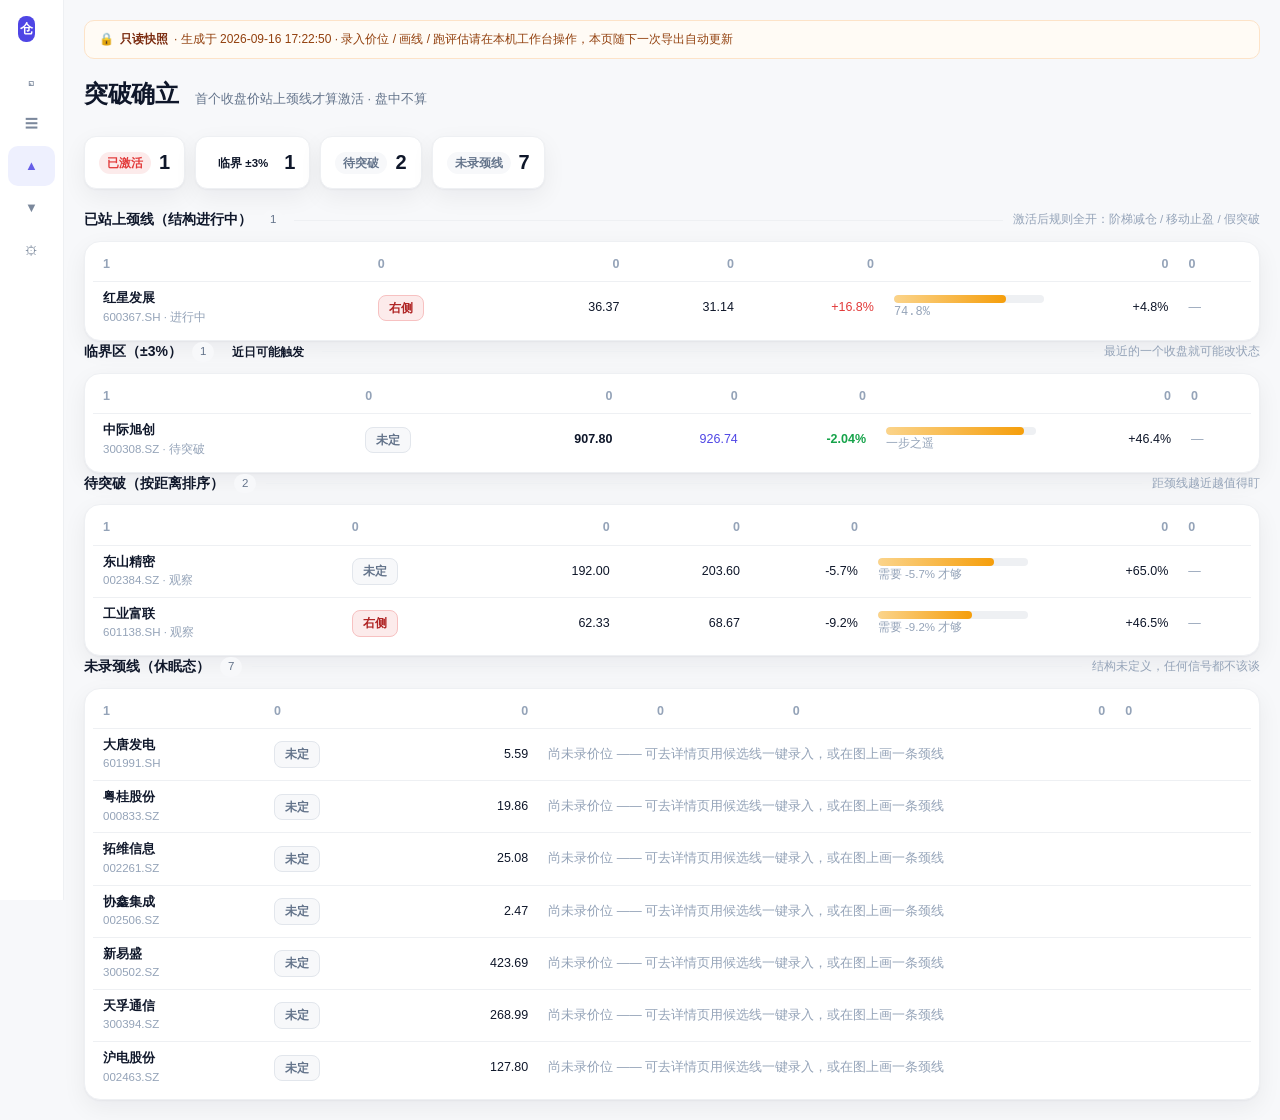
==== breakout.html @ c9be96ce "首次发布：仓位管家只读快照" ====
<!DOCTYPE html>
<html lang="zh-CN">
<head>
<meta charset="utf-8">
<meta name="viewport" content="width=device-width, initial-scale=1">
<title>突破确立 · 仓位管家</title>
<link rel="stylesheet" href="assets/app.css?v=20260916172250">
</head>
<body>
<div class="app">
  <aside class="side" id="side"></aside>
  <main class="main">

    <div class="page-h">
      <h1>突破确立</h1>
      <span class="sub">首个收盘价站上颈线才算激活 · 盘中不算</span>
      <span class="right toolbar">
        <button class="btn sm ghost" id="btnReload">刷新</button>
        <button class="btn sm primary" id="btnEval">重跑评估</button>
      </span>
    </div>

    <div class="statbar" id="sum" style="margin-bottom:20px"></div>
    <div id="seg1"></div>
    <div id="seg2"></div>
    <div id="seg3"></div>
    <div id="seg4"></div>

  </main>
</div>
<script src="data/data.js?v=20260916172250"></script>
<script src="assets/app.js?v=20260916172250"></script>
<script>
let ROWS = [];

function tbl(list, cols, rowFn) {
  if (!list.length) return `<div class="tiny" style="padding:2px 0 14px;color:var(--t3)">—</div>`;
  return `<div class="card" style="padding:6px 8px 6px"><div style="overflow:auto"><table class="tbl mini"><thead><tr>
      ${cols.map(c => `<th ${c[2] ? `style="${c[2]}"` : ""}>${c[1]}</th>`).join("")}
    </tr></thead><tbody>${list.map(rowFn).join("")}</tbody></table></div></div>`;
}

function head(title, sub, cnt, tone) {
  return `<div class="tier-h"><b>${title}</b>
    <span class="cnt">${cnt}</span>
    ${tone ? `<span class="chip ${tone}">${tone === "warn" ? "近日可能触发" : "需关注"}</span>` : ""}
    <span class="ln"></span><span class="tiny">${sub}</span></div>`;
}

function render() {
  const rows = ROWS.filter(r => !r.empty).map(r => {
    const d = (r.neckline && r.close) ? (r.close / r.neckline - 1) * 100 : null;
    const dt = (r.target && r.close) ? (r.target / r.close - 1) * 100 : null;
    return Object.assign({}, r, { d: d, dt: dt });
  });

  // ⚠ 分段必须覆盖全部 pending：
  //   收盘价一旦 > 颈线就激活，所以 pending 的 d 必然 ≤ 0。
  //   早期把"待突破"写成 d > 3，导致 d < -3 的标的（如 −9%）从三段里全部漏掉、凭空消失。
  const live = rows.filter(r => r.phase === "active" || r.phase === "realized");
  const edge = rows.filter(r => r.phase === "pending" && r.d !== null && Math.abs(r.d) <= 3)
                   .sort((a, b) => Math.abs(a.d) - Math.abs(b.d));
  const near = rows.filter(r => r.phase === "pending" && r.d !== null && r.d < -3)
                   .sort((a, b) => b.d - a.d);          // 距颈线最近的排前面
  const dormant = rows.filter(r => !r.neckline);

  $("#sum").innerHTML = [
    ["已激活", live.length, "up", "收盘已站上颈线"],
    ["临界 ±3%", edge.length, "warn", "近日可能触发"],
    ["待突破", near.length, "flat", "距颈线还有距离"],
    ["未录颈线", dormant.length, "flat", "休眠态，先去录价位"],
  ].map(([cn, n2, cls, tip]) => `<div class="it" title="${tip}">
      <span class="chip ${cls === "flat" ? "flat" : cls}">${cn}</span>
      <span class="n">${n2}</span></div>`).join("");

  const C = [["标的", 1], ["方向", 0], ["现价", 0, "text-align:right"], ["颈线", 0, "text-align:right"],
             ["距颈线", 0, "text-align:right"], ["完成度", "", "width:170px"], ["距目标", 0, "text-align:right"],
             ["激活日", 0]];

  $("#seg1").innerHTML = head("已站上颈线（结构进行中）", "激活后规则全开：阶梯减仓 / 移动止盈 / 假突破", live.length)
    + tbl(live, C, r => `<tr data-code="${r.code}">
        <td><a href="detail.html?code=${encodeURIComponent(r.code)}"><b>${esc(r.name)}</b></a>
          <div class="cd">${esc(r.code)} · ${esc(r.phase_cn || "")}</div></td>
        <td>${lab(r.label, r.code)}</td>
        <td class="n" style="text-align:right">${n(r.close, 2)}</td>
        <td class="n" style="text-align:right">${n(r.neckline, 2)}</td>
        <td class="n up" style="text-align:right">${sgn(r.d, 1)}</td>
        <td>${bar("completion", r.completion)}
          <div class="tiny mono">${r.completion != null ? n(r.completion, 1) + "%" : "—"}</div></td>
        <td class="n" style="text-align:right">${sgn(r.dt, 1)}</td>
        <td class="tiny">—</td></tr>`);

  $("#seg2").innerHTML = head("临界区（±3%）", "最近的一个收盘就可能改状态", edge.length, edge.length ? "warn" : "")
    + tbl(edge, C, r => `<tr data-code="${r.code}">
        <td><a href="detail.html?code=${encodeURIComponent(r.code)}"><b>${esc(r.name)}</b></a>
          <div class="cd">${esc(r.code)} · 待突破</div></td>
        <td>${lab(r.label, r.code)}</td>
        <td class="n" style="text-align:right;font-weight:600">${n(r.close, 2)}</td>
        <td class="n" style="text-align:right;color:var(--primary)">${n(r.neckline, 2)}</td>
        <td class="n ${pctClass(r.d)}" style="text-align:right;font-weight:600">${sgn(r.d, 2)}</td>
        <td>${bar("up", r.d)}<div class="tiny">${r.d >= 0 ? "已在上方，待收盘确认" : "一步之遥"}</div></td>
        <td class="n" style="text-align:right">${sgn(r.dt, 1)}</td>
        <td class="tiny">—</td></tr>`);

  $("#seg3").innerHTML = head("待突破（按距离排序）", "距颈线越近越值得盯", near.length)
    + tbl(near, C, r => `<tr data-code="${r.code}">
        <td><a href="detail.html?code=${encodeURIComponent(r.code)}"><b>${esc(r.name)}</b></a>
          <div class="cd">${esc(r.code)} · ${esc(r.pool_cn || "")}</div></td>
        <td>${lab(r.label, r.code)}</td>
        <td class="n" style="text-align:right">${n(r.close, 2)}</td>
        <td class="n" style="text-align:right">${n(r.neckline, 2)}</td>
        <td class="n" style="text-align:right">${sgn(r.d, 1)}</td>
        <td>${bar("up", r.d)}<div class="tiny">需要 ${sgn(r.d, 1)} 才够</div></td>
        <td class="n" style="text-align:right">${sgn(r.dt, 1)}</td>
        <td class="tiny">—</td></tr>`);

  $("#seg4").innerHTML = head("未录颈线（休眠态）", "结构未定义，任何信号都不该谈", dormant.length)
    + tbl(dormant, C, r => `<tr data-code="${r.code}">
        <td><a href="detail.html?code=${encodeURIComponent(r.code)}"><b>${esc(r.name)}</b></a>
          <div class="cd">${esc(r.code)}</div></td>
        <td>${lab(r.label, r.code)}</td>
        <td class="n" style="text-align:right">${n(r.close, 2)}</td>
        <td colspan="5" class="tiny muted">尚未录价位 —— 可去详情页用候选线一键录入，或在图上画一条颈线</td></tr>`,
        );

  $$("#seg1 tr[data-code],#seg2 tr[data-code],#seg3 tr[data-code],#seg4 tr[data-code]")
    .forEach(tr => tr.onclick = e => { if (!e.target.closest("a")) location.href = "detail.html?code=" + encodeURIComponent(tr.dataset.code); });
}

async function load() {
  const d = await api("/api/dashboard");
  ROWS = d.rows || [];
  render(); paintFoot(d.meta); bindLabelPicker(d, load);
}
$("#btnReload").onclick = () => load();
$("#btnEval").onclick = async () => {
  const b = $("#btnEval"); b.disabled = true; b.textContent = "评估中…";
  try { await post("/api/evaluate", {}); toast("已重跑"); await load(); }
  catch (e) { toast("失败：" + e.message, true); } finally { b.disabled = false; b.textContent = "重跑评估"; }
};
mountNav("/breakout");
load().catch(e => toast("加载失败：" + e.message, true));
</script>
</body>
</html>
---- assets/app.css ----
/* 仓位管家 · 视觉规范
   骨架参考 Copilot Money / Monarch（白底、圆角卡片、柔和阴影分层、彩色进度条为核心视觉）
   排版参考 Stripe Dashboard（克制、一个主色系、大量留白）
   禁止：玻璃拟态、3D透视、重渐变背景、两个以上主色、深色模式 */

:root {
  --bg: #F7F8FA;
  --card: #FFFFFF;
  --line: #EEF0F3;
  --line-2: #E2E6EC;
  --primary: #4F46E5;
  --primary-50: #EEF0FE;
  --up: #E23A3A;
  --down: #16A34A;
  --warn: #F59E0B;
  --warn-50: #FEF3C7;
  --t1: #0F172A;
  --t2: #64748B;
  --t3: #94A3B8;
  --r: 16px;
  --r-sm: 10px;
  --sh1: 0 1px 2px rgba(16, 24, 40, .04), 0 8px 24px rgba(16, 24, 40, .06);
  --sh2: 0 12px 32px rgba(16, 24, 40, .10);
  --font: -apple-system, BlinkMacSystemFont, "Segoe UI", "Microsoft YaHei", "PingFang SC", sans-serif;
}

* { box-sizing: border-box; }

body {
  margin: 0; background: var(--bg); color: var(--t1);
  font-family: var(--font); font-size: 14px; line-height: 1.55;
  -webkit-font-smoothing: antialiased;
}

a { color: inherit; text-decoration: none; }
button { font-family: inherit; cursor: pointer; }

.num, .price, .pct, td.n { font-variant-numeric: tabular-nums; font-feature-settings: "tnum"; }

/* ---------------- 布局：240px 左侧固定导航（不是顶部导航 —— 专业后台的骨架） ---------------- */
.app { display: flex; min-height: 100vh; }

.side {
  width: 240px; flex: 0 0 240px; background: var(--card);
  border-right: 1px solid var(--line); position: sticky; top: 0; height: 100vh;
  display: flex; flex-direction: column; padding: 20px 12px;
}
.brand { display: flex; align-items: center; gap: 10px; padding: 0 10px 20px; }
.brand .dot { width: 26px; height: 26px; border-radius: 8px; background: var(--primary);
  display: flex; align-items: center; justify-content: center; color: #fff; font-weight: 700; font-size: 13px; }
.brand b { font-size: 15px; font-weight: 600; letter-spacing: .2px; }
.brand small { display: block; color: var(--t3); font-size: 11px; font-weight: 400; }

.nav { flex: 1; display: flex; flex-direction: column; gap: 2px; }
.nav a {
  display: flex; align-items: center; gap: 10px; padding: 9px 10px; border-radius: 10px;
  color: var(--t2); font-size: 13.5px; transition: all .18s ease-out;
}
.nav a:hover { background: var(--bg); color: var(--t1); }
.nav a.on { background: var(--primary-50); color: var(--primary); font-weight: 600; }
.nav .ic { width: 16px; text-align: center; opacity: .85; font-size: 13px; }
.nav .badge { margin-left: auto; background: var(--up); color: #fff; font-size: 10.5px;
  padding: 1px 6px; border-radius: 20px; font-weight: 600; }

.side-foot { border-top: 1px solid var(--line); padding: 12px 10px 0; color: var(--t3);
  font-size: 11px; line-height: 1.7; }

.main { flex: 1; min-width: 0; padding: 24px 32px 64px; }

/* ---------------- 通用组件 ---------------- */
.card {
  background: var(--card); border: 1px solid var(--line); border-radius: var(--r);
  box-shadow: var(--sh1); padding: 24px; transition: box-shadow .2s ease-out, transform .2s ease-out;
}
.card.pad0 { padding: 0; overflow: hidden; }
.card-h { display: flex; align-items: center; gap: 12px; margin-bottom: 16px; }
.card-h h2 { margin: 0; font-size: 15px; font-weight: 600; }
.card-h .sub { color: var(--t3); font-size: 12px; }
.card-h .right { margin-left: auto; display: flex; gap: 8px; align-items: center; }

.page-h { display: flex; align-items: flex-end; gap: 16px; margin-bottom: 24px; }
.page-h h1 { margin: 0; font-size: 24px; font-weight: 700; letter-spacing: -.3px; }
.page-h .sub { color: var(--t2); font-size: 13px; padding-bottom: 3px; }
.page-h .right { margin-left: auto; }

.btn {
  border: 1px solid var(--line-2); background: var(--card); color: var(--t1);
  padding: 8px 14px; border-radius: 10px; font-size: 13px; font-weight: 500;
  transition: all .18s ease-out;
}
.btn:hover { background: var(--bg); box-shadow: var(--sh1); }
.btn.primary { background: var(--primary); border-color: var(--primary); color: #fff; }
.btn.primary:hover { filter: brightness(1.06); }
.btn.ghost { border-color: transparent; background: transparent; color: var(--t2); }
.btn.ghost:hover { background: var(--bg); color: var(--t1); }
.btn.sm { padding: 5px 10px; font-size: 12px; border-radius: 8px; }
.btn:disabled { opacity: .5; cursor: not-allowed; }

.chip { display: inline-flex; align-items: center; gap: 4px; padding: 2px 8px;
  border-radius: 20px; font-size: 11.5px; font-weight: 600; line-height: 1.6; }
.chip.up { background: #FCEBEB; color: var(--up); }
.chip.down { background: #E9F7EF; color: var(--down); }
.chip.flat { background: var(--bg); color: var(--t2); }
.chip.gray { background: var(--bg); color: var(--t2); }

/* 方向徽章 */
.lab { display: inline-flex; align-items: center; gap: 5px; padding: 3px 10px;
  border-radius: 8px; font-size: 12px; font-weight: 600; }
.lab.right { background: #FCEBEB; color: #B02525; border: 1px solid #F7C1C1; }
.lab.base { background: #FEF6E7; color: #96610A; border: 1px solid #FBD48B; }
.lab.left { background: #E9F7EF; color: #15803D; border: 1px solid #B7E4C7; filter: saturate(.85); }
.lab.undecided { background: var(--bg); color: var(--t2); border: 1px solid var(--line-2); }

.pri { display: inline-block; font-size: 10.5px; font-weight: 700; padding: 2px 6px;
  border-radius: 6px; letter-spacing: .3px; }
.pri.p1 { background: var(--up); color: #fff; }
.pri.p2 { background: var(--warn); color: #fff; }
.pri.p3 { background: #DBEAFE; color: #1D4ED8; }
.pri.p4 { background: var(--bg); color: var(--t2); }

.muted { color: var(--t2); }
.tiny { font-size: 11.5px; color: var(--t3); }
.up { color: var(--up); }
.down { color: var(--down); }
.empty { color: var(--t3); text-align: center; padding: 40px 0; font-size: 13px; }

/* 进度条 */
.pbar { height: 8px; border-radius: 20px; background: var(--line); overflow: hidden; }
.pbar > i { display: block; height: 100%; border-radius: 20px; background: var(--primary);
  transition: width .3s ease-out; }
.pbar.up > i { background: linear-gradient(90deg, #F09595, var(--up)); }
.pbar.warn > i { background: linear-gradient(90deg, #FBD48B, var(--warn)); }
.pbar.green > i { background: linear-gradient(90deg, #97C459, var(--down)); }

/* 环形评分 */
.ring { width: 34px; height: 34px; flex: 0 0 34px; position: relative; }
.ring svg { transform: rotate(-90deg); }
.ring span { position: absolute; inset: 0; display: flex; align-items: center;
  justify-content: center; font-size: 11px; font-weight: 700; }

/* 统计条 */
.statbar { display: flex; gap: 10px; flex-wrap: wrap; }
.statbar .it { display: flex; align-items: center; gap: 8px; background: var(--card);
  border: 1px solid var(--line); border-radius: 12px; padding: 10px 14px; box-shadow: var(--sh1);
  cursor: pointer; transition: all .18s ease-out; }
.statbar .it:hover { box-shadow: var(--sh2); transform: translateY(-2px); }
.statbar .it.off { opacity: .45; }
.statbar .n { font-size: 20px; font-weight: 700; font-variant-numeric: tabular-nums; }

/* 指数胶囊 */
.idxrow { display: grid; grid-template-columns: repeat(auto-fill, minmax(230px, 1fr)); gap: 16px; }
.idx { background: var(--card); border: 1px solid var(--line); border-radius: var(--r);
  box-shadow: var(--sh1); padding: 16px 18px; transition: all .2s ease-out; }
.idx:hover { box-shadow: var(--sh2); transform: translateY(-2px); }
.idx .top { display: flex; align-items: center; gap: 8px; margin-bottom: 6px; }
.idx .nm { font-size: 13px; font-weight: 600; }
.idx .px { font-size: 26px; font-weight: 700; letter-spacing: -.5px;
  font-variant-numeric: tabular-nums; }
.idx .spark { height: 34px; margin-top: 6px; }
.idx .ft { display: flex; align-items: center; gap: 8px; margin-top: 8px; }

/* 提示卡 */
.alert { border: 1px solid var(--line); border-left: 3px solid var(--primary);
  border-radius: 12px; background: var(--card); padding: 14px 16px; margin-bottom: 10px;
  box-shadow: var(--sh1); }
.alert.p1 { border-left-color: var(--up); box-shadow: 0 0 0 3px rgba(226, 58, 58, .08), var(--sh1); }
.alert.p2 { border-left-color: var(--warn); }
.alert.p3 { border-left-color: #3B82F6; }
.alert.p4 { border-left-color: var(--t3); }
.alert .h { display: flex; align-items: center; gap: 8px; margin-bottom: 4px; }
.alert .h b { font-size: 13.5px; }
.alert .h .nm { color: var(--t2); font-size: 12.5px; }
.alert .d { color: var(--t2); font-size: 12.5px; line-height: 1.65; }
.alert .act { margin-left: auto; display: flex; gap: 6px; }
.alert.done { opacity: .5; }

/* 态势列表 */
.tbl { width: 100%; border-collapse: collapse; }
.tbl th { text-align: left; font-size: 11.5px; color: var(--t3); font-weight: 600;
  padding: 10px 12px; border-bottom: 1px solid var(--line); white-space: nowrap;
  position: sticky; top: 0; background: var(--card); z-index: 2; }
.tbl td { padding: 12px; border-bottom: 1px solid var(--line); vertical-align: middle; }
.tbl tr:last-child td { border-bottom: 0; }
.tbl tbody tr { transition: background .15s ease-out; }
.tbl tbody tr:hover { background: #FAFBFC; }
.tbl .nm { font-weight: 600; font-size: 13.5px; }
.tbl .cd { color: var(--t3); font-size: 11.5px; font-variant-numeric: tabular-nums; }
.tbl .wait { color: var(--t2); font-size: 12px; max-width: 300px; }

/* 页签 */
.tabs { display: flex; gap: 4px; background: var(--bg); padding: 3px; border-radius: 10px; }
.tabs button { border: 0; background: transparent; padding: 6px 12px; border-radius: 8px;
  font-size: 12.5px; color: var(--t2); font-weight: 500; transition: all .2s ease-out; }
.tabs button.on { background: var(--card); color: var(--t1); box-shadow: var(--sh1); }

/* 详情页 */
.grid3 { display: grid; grid-template-columns: repeat(3, 1fr); gap: 16px; }
.grid2 { display: grid; grid-template-columns: 1fr 1fr; gap: 16px; }
.hero { display: flex; align-items: flex-end; gap: 20px; flex-wrap: wrap; }
.hero .big { font-size: 44px; font-weight: 700; letter-spacing: -1px;
  font-variant-numeric: tabular-nums; line-height: 1; }
.kv { display: flex; justify-content: space-between; gap: 12px; padding: 7px 0;
  border-bottom: 1px dashed var(--line); font-size: 13px; }
.kv:last-child { border-bottom: 0; }
.kv .k { color: var(--t2); }
.kv .v { font-variant-numeric: tabular-nums; font-weight: 500; }

#chart { width: 100%; height: 520px; }
.toolbar { display: flex; gap: 6px; align-items: center; flex-wrap: wrap; }
.seg { display: flex; background: var(--bg); border-radius: 9px; padding: 2px; gap: 2px; }
.seg button { border: 0; background: transparent; padding: 5px 10px; border-radius: 7px;
  font-size: 12px; color: var(--t2); }
.seg button.on { background: var(--card); color: var(--t1); box-shadow: var(--sh1); font-weight: 600; }

/* 候选线 */
.cand { border: 1px solid var(--line); border-radius: 12px; padding: 12px 14px;
  margin-bottom: 8px; transition: all .18s ease-out; }
.cand:hover { border-color: var(--primary); background: var(--primary-50); }
.cand .r1 { display: flex; align-items: center; gap: 8px; }
.cand .p { font-size: 17px; font-weight: 700; font-variant-numeric: tabular-nums; }
.cand .why { color: var(--t2); font-size: 12px; margin-top: 4px; line-height: 1.6; }

/* 台账 / 表格细小化 */
.mini th, .mini td { padding: 7px 10px; font-size: 12.5px; }

/* 日报 */
.tier { margin-bottom: 20px; }
.tier-h { display: flex; align-items: center; gap: 10px; margin-bottom: 10px; }
.tier-h b { font-size: 14px; }
.tier-h .cnt { background: var(--bg); color: var(--t2); font-size: 11.5px;
  padding: 1px 8px; border-radius: 20px; }
.tier-h .ln { flex: 1; height: 1px; background: var(--line); }
.mono { font-family: ui-monospace, "Cascadia Mono", Consolas, monospace; font-size: 12px; }

.toast { position: fixed; right: 24px; bottom: 24px; background: #0F172A; color: #fff;
  padding: 12px 18px; border-radius: 12px; font-size: 13px; box-shadow: var(--sh2);
  opacity: 0; transform: translateY(8px); transition: all .25s ease-out; z-index: 99;
  max-width: 460px; }
.toast.on { opacity: 1; transform: none; }
.toast.err { background: #B02525; }

.modal { position: fixed; inset: 0; background: rgba(15, 23, 42, .38); display: none;
  align-items: center; justify-content: center; z-index: 100; }
.modal.on { display: flex; }
.modal .box { background: var(--card); border-radius: var(--r); padding: 24px;
  width: 460px; max-width: 92vw; box-shadow: var(--sh2); }
.modal h3 { margin: 0 0 4px; font-size: 16px; }
.modal .sub { color: var(--t2); font-size: 12.5px; margin-bottom: 16px; }
.field { margin-bottom: 14px; }
.field label { display: block; font-size: 12px; color: var(--t2); margin-bottom: 5px; }
.field input, .field select, .field textarea {
  width: 100%; padding: 9px 12px; border: 1px solid var(--line-2); border-radius: 10px;
  font-size: 13.5px; font-family: inherit; background: var(--card); color: var(--t1);
  font-variant-numeric: tabular-nums; }
.field input:focus, .field select:focus, .field textarea:focus {
  outline: none; border-color: var(--primary); box-shadow: 0 0 0 3px var(--primary-50); }
.row2 { display: grid; grid-template-columns: 1fr 1fr; gap: 12px; }

/* 方向标签 / 池子 选择格 */
.lvlpick { display: grid; grid-template-columns: repeat(3, 1fr); gap: 8px; }
.lvlpick button { border: 1px solid var(--line-2); background: var(--card); border-radius: 10px;
  padding: 9px 6px; font-size: 12.5px; color: var(--t1); transition: all .18s ease-out; }
.lvlpick button:hover { border-color: var(--primary); }
.lvlpick button.on { border-color: var(--primary); background: var(--primary-50);
  color: var(--primary); font-weight: 600; }
.lvlpick button:disabled { opacity: .35; cursor: not-allowed; }

/* 可点击的徽章 */
.lab.clickable, .idx .top .lab { cursor: pointer; }
.lab.clickable:hover { filter: brightness(.96); box-shadow: var(--sh1); }

/* ---------------- 线上只读快照（静态模式） ---------------- */
.ro-badge {
  margin: 10px 6px 0; padding: 6px 9px; border-radius: 8px;
  background: var(--warn-50, #FFF7ED); border: 1px solid #FED7AA;
  color: #9A3412; font-size: 11.5px; font-weight: 600; text-align: center;
  letter-spacing: .2px;
}
.ro-bar {
  display: flex; align-items: center; gap: 6px; flex-wrap: wrap;
  margin: 0 0 16px; padding: 9px 14px; border-radius: 10px;
  background: #FFFBF5; border: 1px solid #FDE3C8; color: #92400E;
  font-size: 12px; line-height: 1.6;
}
.ro-bar b { color: #7C2D12; }
/* 写操作入口在快照模式下一律隐藏：没有后端，留在那里只会让人以为坏了 */
body.readonly #toolSeg,
body.readonly #btnEval, body.readonly #btnSync, body.readonly #btnSyncAll,
body.readonly #btnEvalOne, body.readonly #btnSyncOne, body.readonly #btnReplay,
body.readonly #btnSave, body.readonly #btnReload,
body.readonly #btnHandleAll, body.readonly #alerts [data-h],
body.readonly [data-set], body.readonly #btnAcceptPair,
body.readonly #mOk, body.readonly #btnLabel { display: none !important; }

@media (max-width: 1280px) {
  .side { width: 64px; flex: 0 0 64px; padding: 16px 8px; }
  .brand b, .brand small, .nav a span.tx, .side-foot, .ro-badge { display: none; }
  .nav a { justify-content: center; padding: 10px 0; }
  .main { padding: 20px; }
  .grid3 { grid-template-columns: 1fr; }
  .grid2 { grid-template-columns: 1fr; }
}
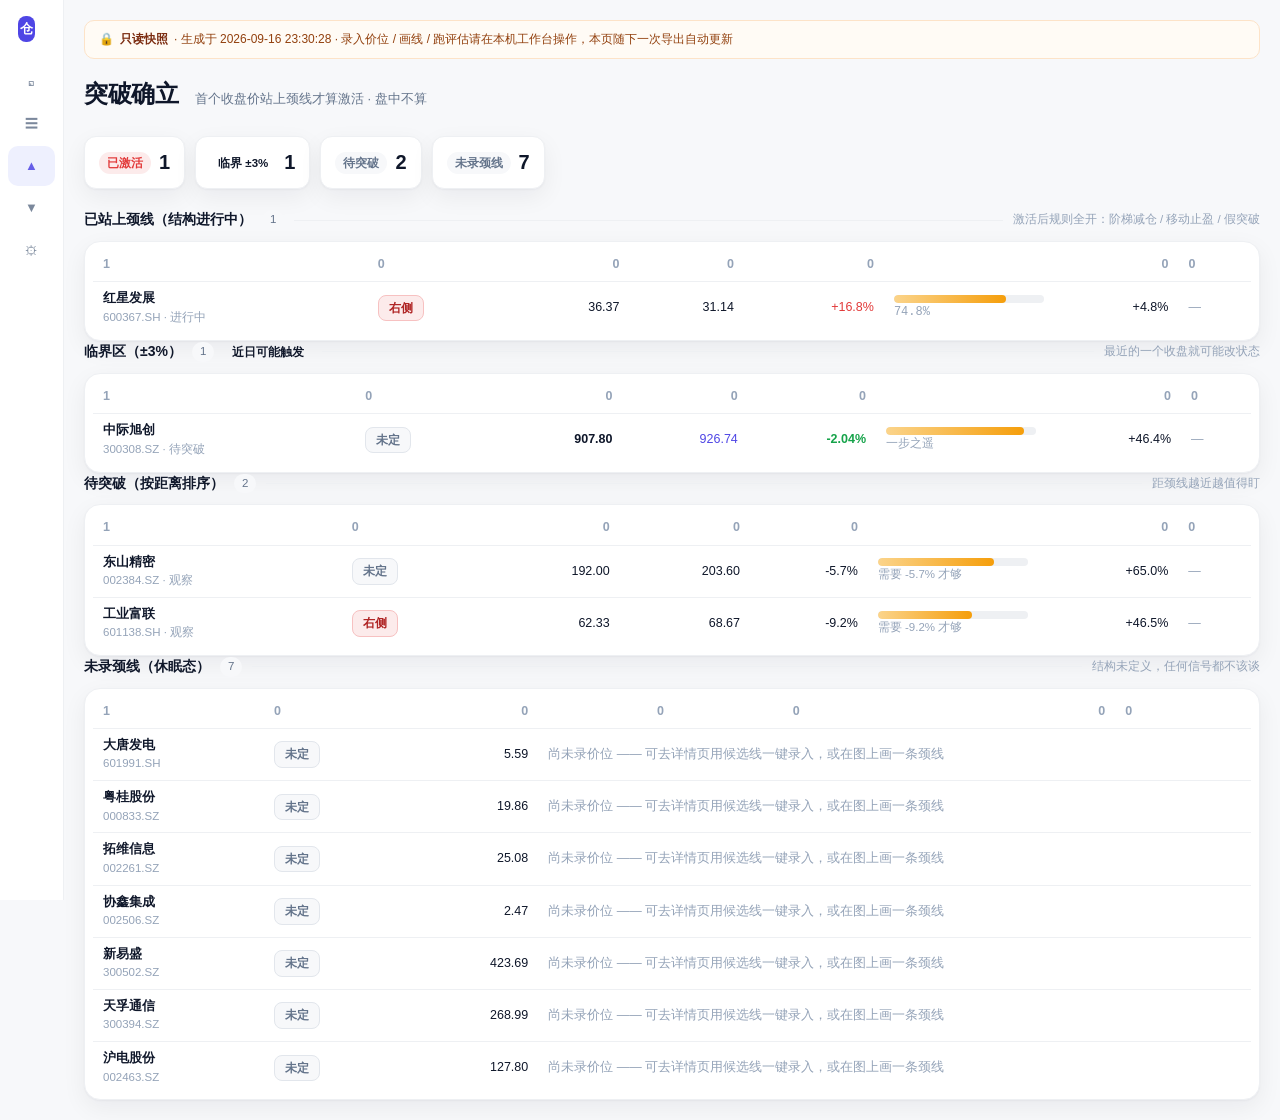
==== commit 96117ffc: "盘中预演：灰字影子（只读、零写入、快照剥离）" ====
--- a/breakout.html
+++ b/breakout.html
@@ -4,7 +4,7 @@
 <meta charset="utf-8">
 <meta name="viewport" content="width=device-width, initial-scale=1">
 <title>突破确立 · 仓位管家</title>
-<link rel="stylesheet" href="assets/app.css?v=20260916172250">
+<link rel="stylesheet" href="assets/app.css?v=20260916233028">
 </head>
 <body>
 <div class="app">
@@ -28,8 +28,8 @@
 
   </main>
 </div>
-<script src="data/data.js?v=20260916172250"></script>
-<script src="assets/app.js?v=20260916172250"></script>
+<script src="data/data.js?v=20260916233028"></script>
+<script src="assets/app.js?v=20260916233028"></script>
 <script>
 let ROWS = [];
 
--- a/assets/app.css
+++ b/assets/app.css
@@ -269,6 +269,38 @@
 .lab.clickable, .idx .top .lab { cursor: pointer; }
 .lab.clickable:hover { filter: brightness(.96); box-shadow: var(--sh1); }
 
+/* ---------------- 盘中预演（只读影子） ----------------
+   存在的意义只有一个：让人一眼看出「这不是收盘口径」。
+   所以做成 —— 灰字 + 左侧短竖线 + 前缀「预演」，且**前缀由 CSS ::before 出**，
+   页面代码想漏都漏不掉。只有方向明确时才上色（沿用涨红跌绿）。 */
+.pv {
+  margin-top: 4px; padding-left: 6px; border-left: 2px solid var(--line-2);
+  font-size: 11.5px; line-height: 1.45; color: var(--t3);
+}
+.pv::before { content: "预演 · "; }
+.pv.up { border-left-color: var(--up); color: #B91C1C; }
+.pv.down { border-left-color: var(--down); color: #15803D; }
+/* 相位会因盘中价而变 —— 这是最需要注意的一类，用琥珀色挑出来 */
+.pv.chg { border-left-color: var(--warn); color: #B45309; font-weight: 600; }
+.pv.chg::before { content: "预演 ↯ "; }
+
+.pv-badge {
+  display: inline-flex; align-items: center; gap: 6px;
+  padding: 3px 10px; border-radius: 999px; white-space: nowrap;
+  background: var(--warn-50); border: 1px solid #FCD34D; color: #92400E;
+  font-size: 11.5px; font-weight: 600;
+}
+.pv-badge i { width: 6px; height: 6px; border-radius: 50%; background: #F59E0B; }
+.pv-badge b { font-variant-numeric: tabular-nums; font-weight: 600; }
+.pv-badge.off {
+  background: var(--line); border-color: var(--line-2); color: var(--t3); font-weight: 500;
+}
+.pv-badge.off i { background: var(--t3); animation: none; }
+@keyframes pvPulse { 50% { opacity: .3; } }
+@media (prefers-reduced-motion: no-preference) {
+  .pv-badge i { animation: pvPulse 1.8s ease-in-out infinite; }
+}
+
 /* ---------------- 线上只读快照（静态模式） ---------------- */
 .ro-badge {
   margin: 10px 6px 0; padding: 6px 9px; border-radius: 8px;
@@ -291,6 +323,8 @@
 body.readonly #btnHandleAll, body.readonly #alerts [data-h],
 body.readonly [data-set], body.readonly #btnAcceptPair,
 body.readonly #mOk, body.readonly #btnLabel { display: none !important; }
+/* 快照里没有「盘中」这回事：预演徽章与预演行一律不显示 */
+body.readonly .pv-badge, body.readonly .pv { display: none !important; }
 
 @media (max-width: 1280px) {
   .side { width: 64px; flex: 0 0 64px; padding: 16px 8px; }
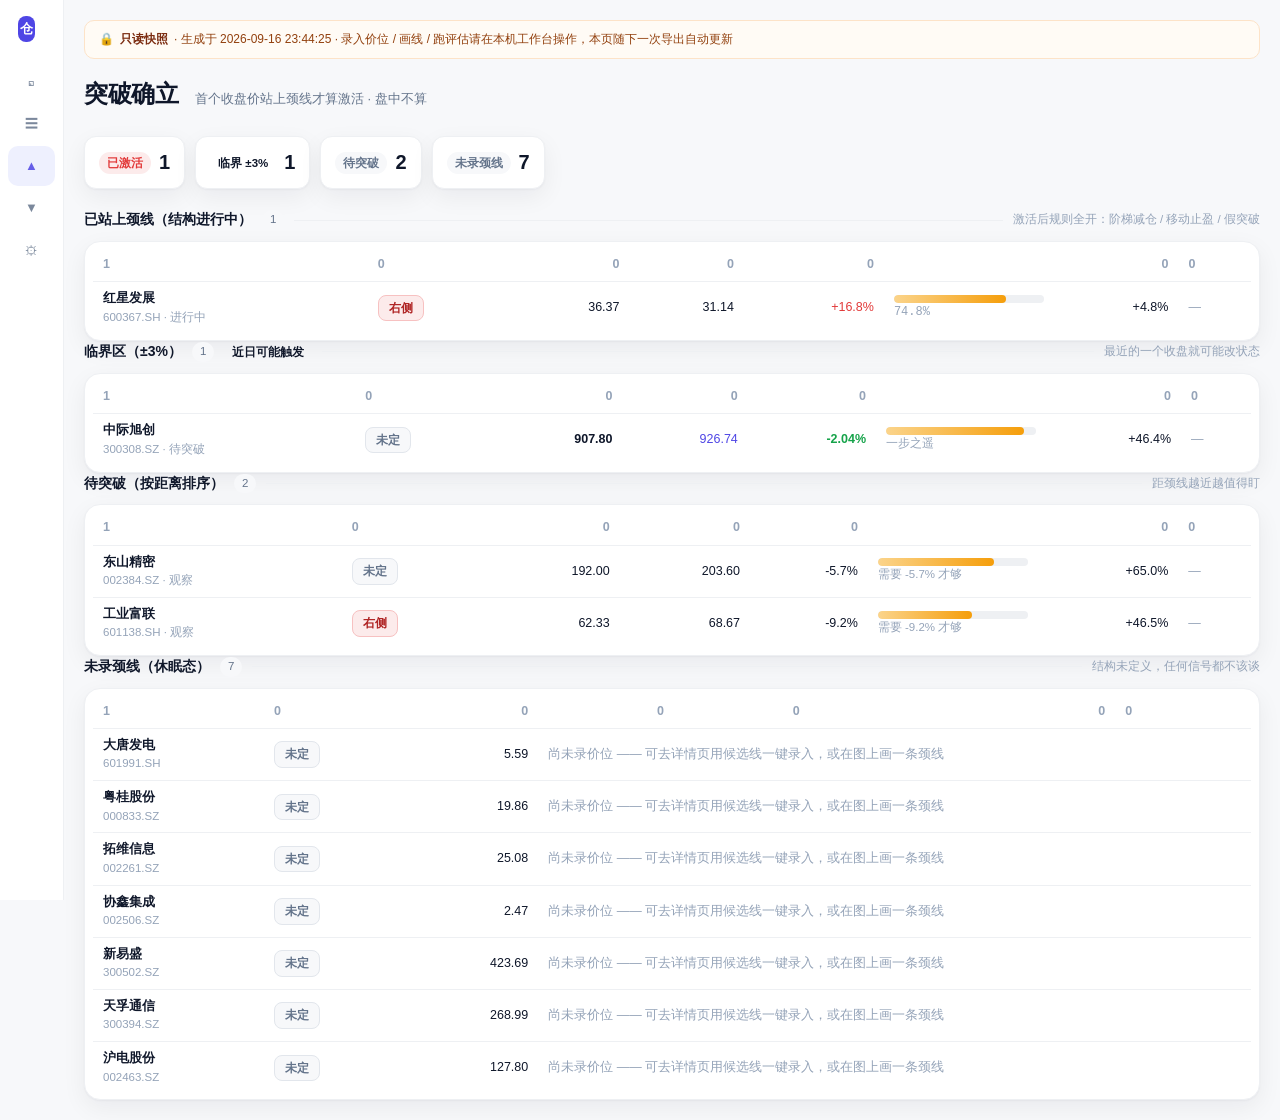
==== commit be7b48d2: "自选股可增删：软删/复活 + 名称与主指数自动解析；看板加「+ 自选」入口" ====
--- a/breakout.html
+++ b/breakout.html
@@ -4,7 +4,7 @@
 <meta charset="utf-8">
 <meta name="viewport" content="width=device-width, initial-scale=1">
 <title>突破确立 · 仓位管家</title>
-<link rel="stylesheet" href="assets/app.css?v=20260916233028">
+<link rel="stylesheet" href="assets/app.css?v=20260916234425">
 </head>
 <body>
 <div class="app">
@@ -28,8 +28,8 @@
 
   </main>
 </div>
-<script src="data/data.js?v=20260916233028"></script>
-<script src="assets/app.js?v=20260916233028"></script>
+<script src="data/data.js?v=20260916234425"></script>
+<script src="assets/app.js?v=20260916234425"></script>
 <script>
 let ROWS = [];
 
--- a/assets/app.css
+++ b/assets/app.css
@@ -91,6 +91,9 @@
 .btn:hover { background: var(--bg); box-shadow: var(--sh1); }
 .btn.primary { background: var(--primary); border-color: var(--primary); color: #fff; }
 .btn.primary:hover { filter: brightness(1.06); }
+/* 危险动作（移除自选）：单独一个红系，别跟 --up（涨）混用语义 */
+.btn.danger { background: var(--up); border-color: var(--up); color: #fff; }
+.btn.danger:hover { filter: brightness(1.06); }
 .btn.ghost { border-color: transparent; background: transparent; color: var(--t2); }
 .btn.ghost:hover { background: var(--bg); color: var(--t1); }
 .btn.sm { padding: 5px 10px; font-size: 12px; border-radius: 8px; }
@@ -322,7 +325,10 @@
 body.readonly #btnSave, body.readonly #btnReload,
 body.readonly #btnHandleAll, body.readonly #alerts [data-h],
 body.readonly [data-set], body.readonly #btnAcceptPair,
-body.readonly #mOk, body.readonly #btnLabel { display: none !important; }
+body.readonly #mOk, body.readonly #btnLabel,
+/* 自选增删在线上无后端可写：按钮与"移除/加回"一律藏掉 */
+body.readonly #btnAddWatch, body.readonly #btnAddInst, body.readonly [data-rm],
+body.readonly [data-add], body.readonly #showRemoved { display: none !important; }
 /* 快照里没有「盘中」这回事：预演徽章与预演行一律不显示 */
 body.readonly .pv-badge, body.readonly .pv { display: none !important; }
 
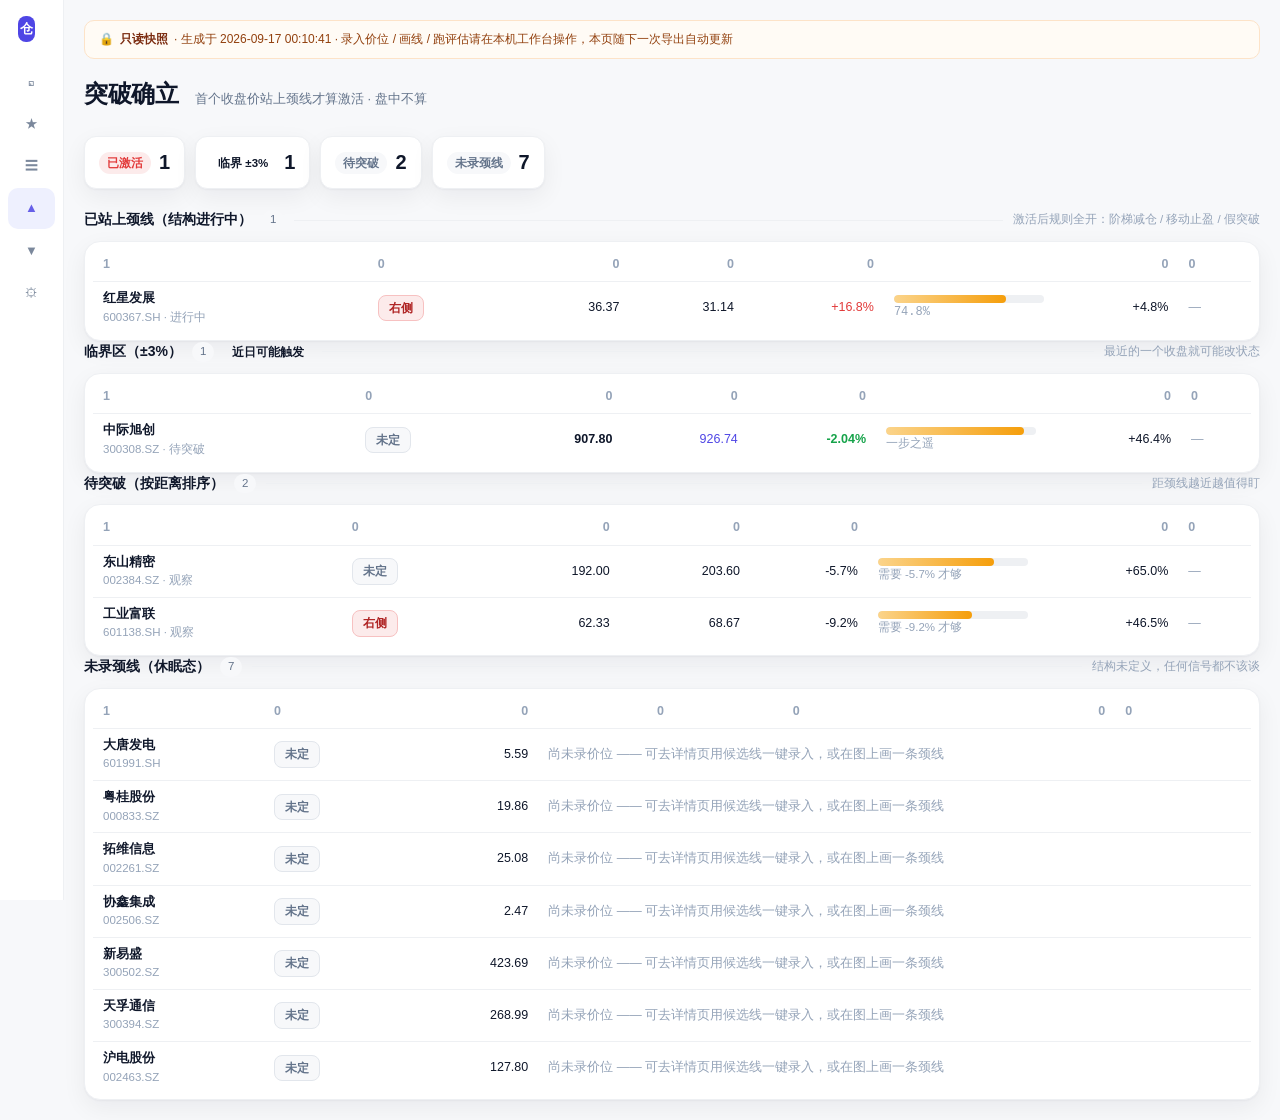
==== commit a2bc58b3: "自选股页：左侧新增标签页 —— 沪深个股/ETF 全市场搜索增删，新增标的自动联动看板·日报·突破·头部" ====
--- a/breakout.html
+++ b/breakout.html
@@ -4,7 +4,7 @@
 <meta charset="utf-8">
 <meta name="viewport" content="width=device-width, initial-scale=1">
 <title>突破确立 · 仓位管家</title>
-<link rel="stylesheet" href="assets/app.css?v=20260916234425">
+<link rel="stylesheet" href="assets/app.css?v=20260917001041">
 </head>
 <body>
 <div class="app">
@@ -28,8 +28,8 @@
 
   </main>
 </div>
-<script src="data/data.js?v=20260916234425"></script>
-<script src="assets/app.js?v=20260916234425"></script>
+<script src="data/data.js?v=20260917001041"></script>
+<script src="assets/app.js?v=20260917001041"></script>
 <script>
 let ROWS = [];
 
--- a/assets/app.css
+++ b/assets/app.css
@@ -120,6 +120,22 @@
 .pri.p2 { background: var(--warn); color: #fff; }
 .pri.p3 { background: #DBEAFE; color: #1D4ED8; }
 .pri.p4 { background: var(--bg); color: var(--t2); }
+/* P5 = 日报第五档「观察池其余」：不是规则优先级，只是个档位标记，所以最淡 */
+.pri.p5 { background: var(--bg); color: var(--t3); }
+
+/* ---- 加自选的搜索候选行（弹窗与自选股页共用） ---- */
+.sympanel { margin-top: 8px; }
+.sympanel:empty { display: none; }
+.sym { display: flex; align-items: center; gap: 10px; padding: 8px 10px;
+  border: 1px solid var(--line); border-radius: 10px; margin-bottom: 6px; background: var(--card); }
+.sym:hover { border-color: var(--primary); box-shadow: var(--sh1); }
+.sym b { font-size: 13px; }
+.sym .cd { min-width: 88px; color: var(--t2); font-size: 12px; }
+.sym .act { margin-left: auto; }
+.fold { margin-top: 12px; }
+.fold > summary { cursor: pointer; font-size: 12.5px; color: var(--t2); padding: 4px 0; }
+.fold > summary:hover { color: var(--t1); }
+.fold[open] > summary { margin-bottom: 6px; }
 
 .muted { color: var(--t2); }
 .tiny { font-size: 11.5px; color: var(--t3); }
@@ -328,7 +344,10 @@
 body.readonly #mOk, body.readonly #btnLabel,
 /* 自选增删在线上无后端可写：按钮与"移除/加回"一律藏掉 */
 body.readonly #btnAddWatch, body.readonly #btnAddInst, body.readonly [data-rm],
-body.readonly [data-add], body.readonly #showRemoved { display: none !important; }
+body.readonly [data-add], body.readonly [data-rev], body.readonly [data-back],
+body.readonly #showRemoved { display: none !important; }
+/* 自选股页的「添加标的」整张卡在线上没有意义（搜到了也加不进去），整块藏掉 */
+body.readonly #addCard { display: none !important; }
 /* 快照里没有「盘中」这回事：预演徽章与预演行一律不显示 */
 body.readonly .pv-badge, body.readonly .pv { display: none !important; }
 
